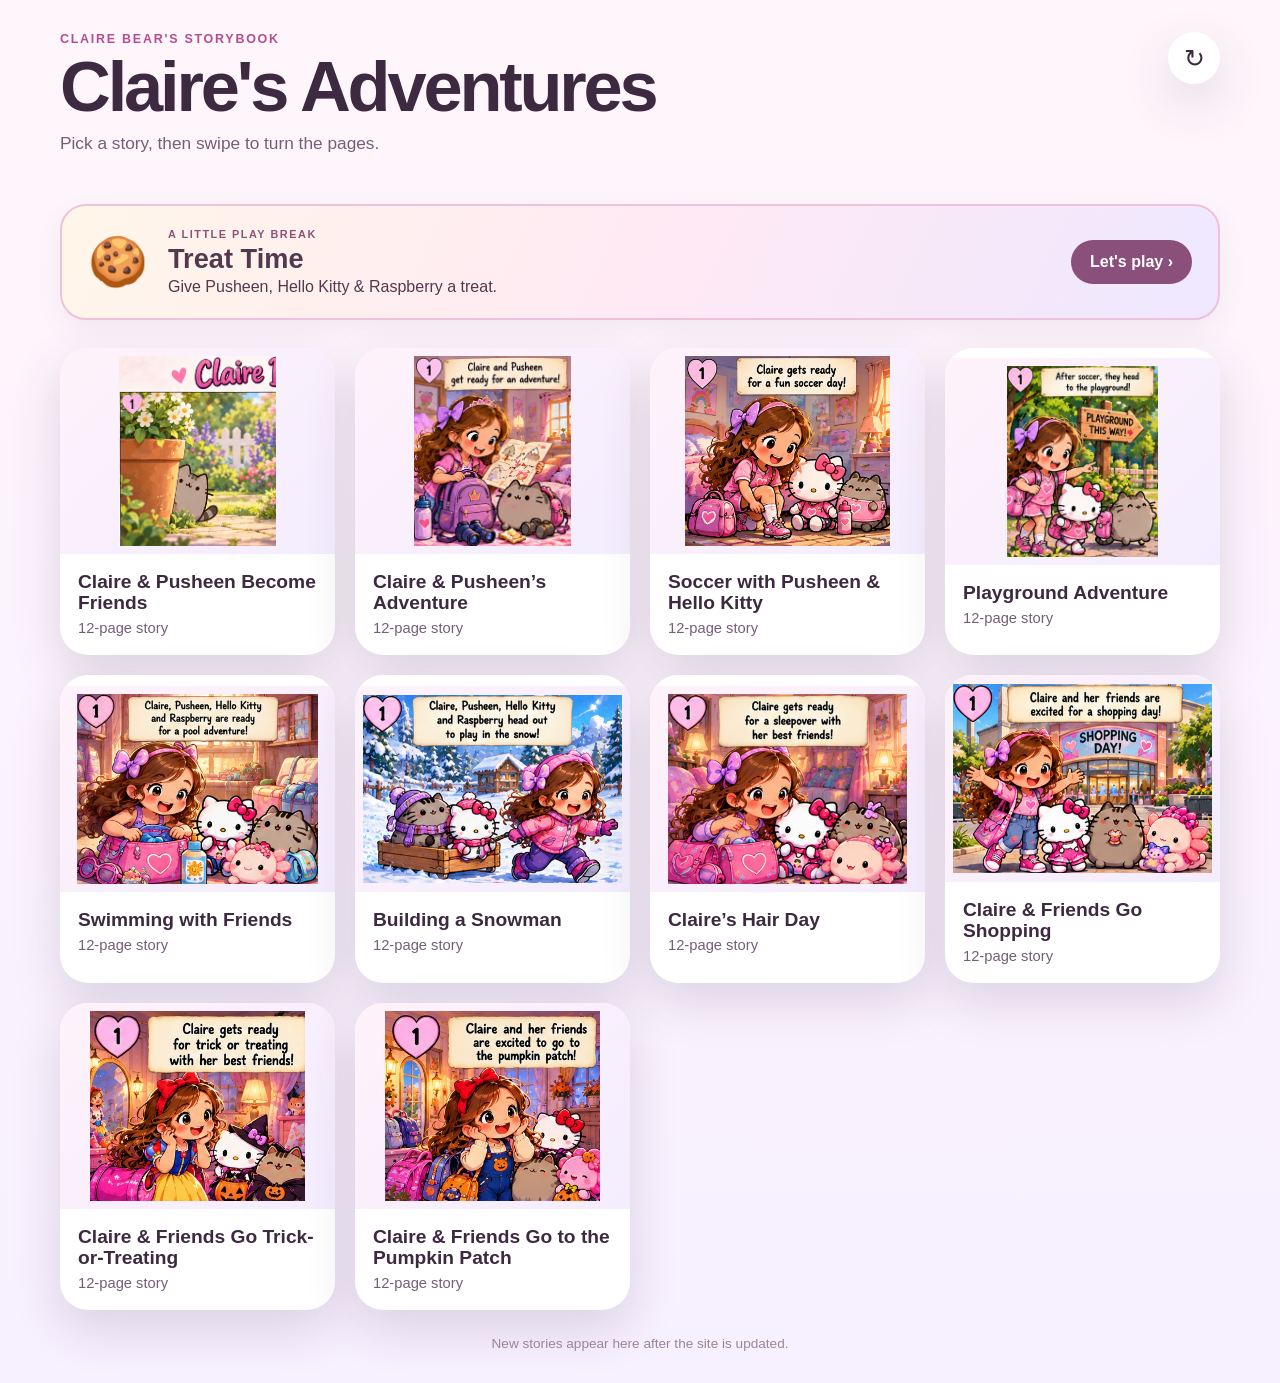
==== index.html @ 3fdc0480 "Add quiet Treat Time game with Pusheen, Hello Kitty and Raspberry Add tap/drag feeding, floating hea" ====
<!doctype html>
<html lang="en">
<head>
  <meta charset="utf-8" />
  <meta name="viewport" content="width=device-width,initial-scale=1,viewport-fit=cover" />
  <meta name="theme-color" content="#f5c6e8" />
  <meta name="apple-mobile-web-app-capable" content="yes" />
  <meta name="apple-mobile-web-app-status-bar-style" content="black-translucent" />
  <meta name="apple-mobile-web-app-title" content="Claire Stories" />
  <link rel="apple-touch-icon" href="apple-touch-icon.png" />
  <link rel="manifest" href="manifest.webmanifest" />
  <link rel="stylesheet" href="styles.css" />
  <link rel="stylesheet" href="treat-time.css?v=1" />
  <script src="site-update.js?v=1" defer></script>
  <title>Claire's Adventures</title>
</head>
<body>
  <main id="app" aria-live="polite">
    <section id="library" class="screen library-screen">
      <header class="library-header">
        <div>
          <p class="eyebrow">CLAIRE BEAR'S STORYBOOK</p>
          <h1>Claire's Adventures</h1>
          <p class="intro">Pick a story, then swipe to turn the pages.</p>
        </div>
        <button id="refreshBtn" class="round-btn" type="button" aria-label="Check for new stories" title="Check for new stories">↻</button>
      </header>
      <div id="status" class="status" role="status"></div>
      <a class="treat-entry" id="treatTimeLink" href="treat-time.html">
        <span class="entry-cookie" aria-hidden="true">&#127850;</span>
        <span><span class="entry-label">A LITTLE PLAY BREAK</span><strong>Treat Time</strong><span>Give Pusheen, Hello Kitty &amp; Raspberry a treat.</span></span>
        <span class="entry-go">Let's play &#8250;</span>
      </a>
      <div id="storyGrid" class="story-grid"></div>
      <footer class="library-footer">New stories appear here after the site is updated.</footer>
    </section>

    <section id="reader" class="screen reader-screen hidden" aria-label="Story reader">
      <div class="reader-topbar">
        <button id="homeBtn" class="pill-btn" type="button">‹ Stories</button>
        <div class="reader-title-wrap">
          <div id="readerTitle" class="reader-title"></div>
          <div id="pageCount" class="page-count"></div>
        </div>
        <button id="moreBtn" class="pill-btn icon-only" type="button" aria-label="Reader options">•••</button>
      </div>

      <div id="stage" class="stage" tabindex="0">
        <button id="prevBtn" class="nav-zone nav-zone-left" type="button" aria-label="Previous page">‹</button>
        <div id="pageWrap" class="page-wrap">
          <img id="pageImage" class="page-image" alt="Story page" draggable="false" />
        </div>
        <button id="nextBtn" class="nav-zone nav-zone-right" type="button" aria-label="Next page">›</button>
      </div>

      <div class="reader-bottom">
        <div id="dots" class="dots" aria-hidden="true"></div>
        <button id="againBtn" class="again-btn hidden" type="button">Read Again</button>
      </div>

      <div id="readerMenu" class="reader-menu hidden">
        <button id="fitToggle" type="button">Fill screen: Off</button>
        <button id="closeMenu" type="button">Close</button>
      </div>
    </section>
  </main>
  <script src="app.js"></script>
</body>
</html>
---- styles.css ----
:root {
  --ink:#3d2940;
  --muted:#765e79;
  --pink:#f5c6e8;
  --pink2:#ffe7f6;
  --lav:#d9ccff;
  --cream:#fff9ef;
  --card:#ffffff;
  --shadow:0 18px 50px rgba(71,43,78,.16);
}
*{box-sizing:border-box;-webkit-tap-highlight-color:transparent}
html,body{margin:0;min-height:100%;background:linear-gradient(180deg,#fff6fb,#f7f0ff);color:var(--ink);font-family:-apple-system,BlinkMacSystemFont,"Segoe UI",sans-serif;overscroll-behavior:none}
button{font:inherit;color:inherit}
.hidden{display:none!important}
.screen{min-height:100dvh}
.library-screen{padding:max(22px,env(safe-area-inset-top)) max(20px,env(safe-area-inset-right)) max(30px,env(safe-area-inset-bottom)) max(20px,env(safe-area-inset-left));max-width:1200px;margin:0 auto}
.library-header{display:flex;justify-content:space-between;gap:18px;align-items:flex-start;margin:10px 0 26px}
.eyebrow{font-size:.78rem;font-weight:800;letter-spacing:.14em;color:#b24d91;margin:0 0 8px}
h1{font-size:clamp(2.2rem,6vw,4.4rem);line-height:.95;margin:0;letter-spacing:-.045em}
.intro{font-size:1.08rem;color:var(--muted);margin:12px 0 0}
.round-btn{border:0;background:#fff;width:52px;height:52px;border-radius:50%;font-size:1.55rem;box-shadow:var(--shadow);cursor:pointer}
.round-btn:active{transform:scale(.96)}
.status{min-height:24px;color:var(--muted);font-size:.95rem;margin:-14px 0 14px}
.story-grid{display:grid;grid-template-columns:repeat(auto-fit,minmax(240px,1fr));gap:20px}
.story-card{border:0;border-radius:28px;padding:0;background:var(--card);box-shadow:var(--shadow);overflow:hidden;text-align:left;cursor:pointer;transition:transform .18s ease,box-shadow .18s ease}
.story-card:active{transform:scale(.985)}
.story-cover{aspect-ratio:4/3;width:100%;display:block;object-fit:contain;background:linear-gradient(135deg,#fff2fa,#f3edff);padding:8px}
.story-meta{padding:17px 18px 19px}
.story-meta h2{font-size:1.2rem;line-height:1.1;margin:0 0 7px}
.story-meta p{margin:0;color:var(--muted);font-size:.92rem}
.library-footer{text-align:center;color:#9c849d;font-size:.85rem;padding:26px 8px 2px}

.reader-screen{position:fixed;inset:0;background:radial-gradient(circle at top,#3a2a4c,#171321 72%);display:grid;grid-template-rows:auto 1fr auto;color:#fff;overflow:hidden;touch-action:none}
.reader-topbar{padding:max(10px,env(safe-area-inset-top)) max(12px,env(safe-area-inset-right)) 10px max(12px,env(safe-area-inset-left));display:grid;grid-template-columns:auto 1fr auto;align-items:center;gap:10px;background:linear-gradient(180deg,rgba(0,0,0,.44),rgba(0,0,0,0));z-index:4}
.pill-btn{border:1px solid rgba(255,255,255,.24);background:rgba(255,255,255,.12);color:#fff;min-height:42px;padding:0 15px;border-radius:999px;backdrop-filter:blur(12px);cursor:pointer}
.icon-only{min-width:48px;padding:0}
.reader-title-wrap{text-align:center;min-width:0}
.reader-title{font-weight:700;white-space:nowrap;overflow:hidden;text-overflow:ellipsis}
.page-count{font-size:.78rem;color:rgba(255,255,255,.72);margin-top:2px}
.stage{position:relative;min-height:0;display:flex;align-items:center;justify-content:center;overflow:hidden;padding:4px 64px 8px;outline:none}
.page-wrap{width:100%;height:100%;display:flex;align-items:center;justify-content:center;transform:translateX(0);will-change:transform;transition:transform .22s cubic-bezier(.2,.8,.2,1),opacity .2s ease}
.page-image{max-width:100%;max-height:100%;width:auto;height:auto;object-fit:contain;border-radius:18px;box-shadow:0 24px 70px rgba(0,0,0,.48);user-select:none;-webkit-user-select:none}
.page-image.fill{width:100%;height:100%;object-fit:cover;border-radius:0}
.nav-zone{position:absolute;top:8%;bottom:8%;width:64px;border:0;background:transparent;color:rgba(255,255,255,.5);font-size:3.7rem;z-index:3;cursor:pointer}
.nav-zone-left{left:0}.nav-zone-right{right:0}
.nav-zone:disabled{opacity:.12}
.reader-bottom{min-height:54px;padding:6px max(20px,env(safe-area-inset-right)) max(12px,env(safe-area-inset-bottom)) max(20px,env(safe-area-inset-left));display:flex;align-items:center;justify-content:center;z-index:4;background:linear-gradient(0deg,rgba(0,0,0,.46),rgba(0,0,0,0))}
.dots{display:flex;gap:7px;align-items:center;justify-content:center;flex-wrap:wrap}
.dot{width:7px;height:7px;border-radius:50%;background:rgba(255,255,255,.28);transition:.2s}
.dot.active{width:20px;border-radius:10px;background:#fff}
.again-btn{border:0;background:#fff;color:#4d3154;border-radius:999px;padding:11px 20px;font-weight:800;box-shadow:0 8px 26px rgba(0,0,0,.25)}
.reader-menu{position:absolute;right:max(14px,env(safe-area-inset-right));top:max(62px,calc(env(safe-area-inset-top) + 56px));background:rgba(38,29,47,.96);border:1px solid rgba(255,255,255,.14);padding:8px;border-radius:18px;z-index:10;box-shadow:0 20px 50px rgba(0,0,0,.4);backdrop-filter:blur(16px);min-width:190px}
.reader-menu button{display:block;width:100%;border:0;background:transparent;color:#fff;padding:12px 13px;text-align:left;border-radius:12px}
.reader-menu button:active{background:rgba(255,255,255,.1)}
@media (orientation:portrait){.stage{padding-left:18px;padding-right:18px}.nav-zone{width:42px;font-size:2.8rem;color:rgba(255,255,255,.28)}}
@media (max-width:600px){.story-grid{grid-template-columns:repeat(2,minmax(0,1fr));gap:13px}.story-card{border-radius:20px}.story-meta{padding:12px}.story-meta h2{font-size:1rem}.story-meta p{font-size:.78rem}.library-header{margin-bottom:18px}}
@media (prefers-reduced-motion:reduce){*{scroll-behavior:auto!important;transition:none!important}}
---- treat-time.css ----
/* Treat Time 1.0. Scoped so the existing story reader is unchanged. */
.treat-entry{display:flex;align-items:center;gap:20px;margin:0 0 28px;padding:22px 26px;border:2px solid #edc2db;border-radius:26px;background:linear-gradient(115deg,#fff6e9,#ffe9f4 52%,#eee8ff);text-decoration:none;color:#53384e;box-shadow:0 10px 28px #75446912}
.treat-entry:focus-visible{outline:4px solid #8c5497;outline-offset:4px}.entry-cookie{font-size:3rem}.treat-entry strong{display:block;font-size:1.7rem;margin:3px 0}.treat-entry .entry-label{display:block;font-size:.68rem;font-weight:800;letter-spacing:.14em;color:#8d5277}.entry-go{margin-left:auto;border-radius:99px;padding:13px 19px;background:#8a507b;color:white;font-weight:700;white-space:nowrap}
.treat-page{margin:0;background:radial-gradient(ellipse at 12% 15%,#fff4df,transparent 50%),linear-gradient(155deg,#fff7fb,#f0e9fc);color:#513f51;font-family:ui-rounded,"Arial Rounded MT Bold",-apple-system,BlinkMacSystemFont,"Segoe UI",sans-serif;min-height:100vh;min-height:100dvh;-webkit-tap-highlight-color:transparent}
.treat-page *{box-sizing:border-box}.treat-page button,.treat-page a{font:inherit}.treat-page button{cursor:pointer}.treat-page button:focus-visible,.treat-page a:focus-visible{outline:4px solid #89598f;outline-offset:5px}.svg-defs{position:absolute;width:0;height:0;overflow:hidden}
.treat-shell{max-width:1120px;margin:auto;padding:max(18px,env(safe-area-inset-top)) max(24px,env(safe-area-inset-right)) max(16px,env(safe-area-inset-bottom)) max(24px,env(safe-area-inset-left))}.treat-nav{display:flex;align-items:center;justify-content:space-between;gap:12px}.back-stories{color:#61465d;text-decoration:none;display:inline-flex;align-items:center;min-height:46px;background:#ffffffbd;padding:11px 18px;border:1px solid #e7d4e2;border-radius:99px;font-weight:700;font-size:.92rem!important}.little-brand{font-size:.64rem;letter-spacing:.18em;color:#956d8c;font-weight:800}.quiet-badge{color:#7f6279;font-size:.8rem;background:#ffffff80;padding:9px 13px;border-radius:99px}.treat-heading{text-align:center;margin:27px 0 19px}.treat-eyebrow{font-size:.67rem;letter-spacing:.2em;font-weight:800;color:#aa698d;margin:0 0 7px}.treat-heading h1{font-size:clamp(2.6rem,6vw,4.3rem);font-weight:800;letter-spacing:-.055em;line-height:1.05;margin:0;color:#644364}.treat-heading h1 span{display:inline-block;color:#dc84b0;margin-left:12px;font-size:.7em;transform:rotate(12deg)}.treat-heading>p:last-child{margin:12px 0 0;color:#856d81;font-size:1.02rem}
.playroom{position:relative;border:2px solid #fffafc;border-radius:38px;background:linear-gradient(180deg,#f7f0ff 0%,#fff1f6 66%,#f7e3ed 66%,#f0dce8 100%);box-shadow:0 14px 40px #88586c0c;padding:35px 16px 24px;isolation:isolate}.room-decor{position:absolute;inset:0;border-radius:36px;overflow:hidden;z-index:-1}.window-sun{position:absolute;left:47%;top:28px;width:70px;height:70px;border-radius:50%;background:#ffde9e77}.cloud{position:absolute;background:#ffffffa8;border-radius:99px;width:100px;height:24px}.cloud:before{content:"";position:absolute;border-radius:100%;background:inherit;width:35px;height:35px;left:25px;bottom:4px}.cloud-one{top:68px;left:8%}.cloud-two{top:75px;right:7%;width:90px}.wall-star{position:absolute;color:#e7b560;font-size:24px}.star-one{top:25px;left:31%}.star-two{top:20px;right:17%;color:#b69dd2;font-size:19px}.friends{display:grid;grid-template-columns:repeat(3,minmax(0,1fr));gap:16px}.friend{position:relative;min-width:0;padding:0 5px 6px;border:3px solid transparent;border-radius:26px;background:transparent;color:#61465d;touch-action:manipulation;user-select:none;-webkit-user-select:none;transition:background .15s,border-color .15s}.friend:hover{background:#ffffff35}.friend.drop-target{background:#ffffffaa;border-color:#c177ab;box-shadow:0 0 0 6px #ffffff66}.friend-bubble{position:relative;display:table;max-width:100%;margin:0 auto 9px;min-height:34px;background:#fffdf8;border:1px solid #eedee8;border-radius:14px;padding:8px 14px;font-size:.86rem;color:#937086;box-shadow:0 4px 10px #c7a2bf16}.friend-bubble:after{content:"";position:absolute;bottom:-5px;left:calc(50% - 4px);width:8px;height:8px;background:#fffdf8;border-bottom:1px solid #eedee8;border-right:1px solid #eedee8;transform:rotate(45deg)}.friend-scene{position:relative;display:block;height:225px;max-width:280px;margin:auto}.cushion{position:absolute;bottom:1px;left:4%;width:92%;height:49px;border-radius:50%;background:#d1b6df;box-shadow:0 6px 0 #bfa3cd,0 15px 15px #b28da92a}.kitty .cushion{background:#edafca;box-shadow:0 6px 0 #d999b4,0 15px 15px #b28da92a}.raspberry .cushion{background:#b8d9cf;box-shadow:0 6px 0 #9bc4b7,0 15px 15px #b28da92a}.character{display:block;position:relative;z-index:1;width:100%;height:100%;transform-origin:50% 95%;will-change:transform}.character svg{display:block;width:100%;height:100%;overflow:visible}.friend-name{display:table;margin:20px auto 5px;background:#fffafccc;padding:7px 18px;border-radius:99px;font-weight:800;font-size:1rem;box-shadow:0 2px 0 #ffffff90}.friend-hint{display:block;font-size:.7rem;color:#947c90}.friend.reacting .character{animation:happy-bounce .85s ease-in-out}.friend.petting .character{animation:pat-sway .7s ease-in-out}.friend.reacting .cheeks{opacity:1}.friend.reacting .mouth{transform-box:fill-box;transform-origin:center;animation:chew .2s ease-in-out 4 alternate}.friend.reacting .wave-arm{transform-origin:175px 172px;animation:wave .22s ease-in-out 4 alternate}.friend.reacting .gill-left{transform-origin:65px 122px;animation:gill-wiggle .18s ease-in-out 5 alternate}.friend.reacting .gill-right{transform-origin:195px 122px;animation:gill-wiggle .18s ease-in-out 5 alternate-reverse}.friend.reacting .tail{transform-origin:200px 171px;animation:wave .2s ease-in-out 4 alternate}
.treat-tray{position:relative;margin:22px auto 0;padding:20px 25px 13px;max-width:820px;background:#fffcf8;border:2px solid white;border-radius:30px;box-shadow:0 14px 35px #7e496012}.tray-heading{display:flex;justify-content:space-between;gap:12px;align-items:center;margin-bottom:12px}.tray-heading h2{font-size:1rem;margin:0}.tray-heading>span{font-size:.75rem;color:#907286}.treat-choices{display:grid;grid-template-columns:repeat(4,minmax(0,1fr));gap:10px}.treat-choice{display:flex;flex-direction:column;align-items:center;justify-content:center;gap:4px;min-height:104px;padding:7px 4px 10px;border:2px solid #f1e4eb;border-radius:20px;background:#fff8f3;color:#6d5265;font-size:.82rem!important;font-weight:700!important;user-select:none;-webkit-user-select:none;touch-action:none;transition:background .15s,border-color .15s}.treat-choice:hover{background:#fff0f6}.treat-choice.selected{border-color:#b86b9a;background:#fceaf5;box-shadow:0 0 0 2px #f7dceccc}.treat-icon{width:58px;height:58px;display:block;pointer-events:none}.pat-icon{height:58px;font:56px/58px Georgia,serif;color:#c16ca2}.pat-choice{touch-action:manipulation}.game-status{text-align:center;min-height:1.3em;margin:13px 0 0;font-size:.82rem;line-height:1.4;color:#8b6080}.treat-footer{display:flex;justify-content:space-between;gap:12px;max-width:820px;margin:18px auto 0;font-size:.7rem;line-height:1.5;color:#9b7f94}.no-script{text-align:center}
.treat-effects{position:fixed;inset:0;pointer-events:none;z-index:100;overflow:hidden}.floating-heart{position:absolute;color:#e773a6;text-shadow:0 2px 0 #fff6fa;font-family:Georgia,serif;line-height:1;animation:heart-float 1.25s ease-out forwards;will-change:transform,opacity}.flying-treat,.drag-treat{position:fixed;width:62px;height:62px;pointer-events:none;z-index:101;filter:drop-shadow(0 5px 5px #744d6933)}.flying-treat svg,.drag-treat svg{width:100%;height:100%}.drag-treat{left:0;top:0;will-change:transform}.treat-page.dragging,.treat-page.dragging button{cursor:grabbing}
@keyframes happy-bounce{0%,100%{transform:translateY(0) rotate(0)}20%{transform:translateY(-17px) rotate(-4deg)}42%{transform:translateY(0) rotate(3deg)}64%{transform:translateY(-9px) rotate(-2deg)}84%{transform:translateY(0)}}@keyframes pat-sway{0%,100%{transform:rotate(0)}30%{transform:rotate(-4deg)}65%{transform:rotate(4deg)}}@keyframes chew{to{transform:scaleY(.55)}}@keyframes wave{to{transform:rotate(-22deg)}}@keyframes gill-wiggle{to{transform:rotate(13deg)}}@keyframes heart-float{0%{opacity:0;transform:translate(0,0) scale(.4)}15%{opacity:1}75%{opacity:.9}100%{opacity:0;transform:translate(var(--drift),-135px) scale(1.25) rotate(var(--tilt))}}
@media(min-width:850px) and (max-height:820px){.treat-heading{margin:18px 0 14px}.treat-heading h1{font-size:3rem}.playroom{padding-top:24px;padding-bottom:18px}.friend-scene{height:185px}.friend-name{margin-top:14px}.treat-tray{margin-top:16px;padding-top:14px}.treat-choice{min-height:90px}.treat-icon{height:48px;width:48px}.pat-icon{font-size:48px;height:48px;line-height:48px}.treat-footer{margin-top:12px}}
@media(max-width:650px){.treat-shell{padding-left:12px;padding-right:12px}.little-brand{display:none}.treat-heading{margin:25px 0 18px}.treat-heading>p:last-child{font-size:.85rem}.playroom{border-radius:26px;padding:25px 4px 17px}.friends{gap:0}.friend{padding:0 2px;border-width:2px}.friend-scene{height:clamp(98px,25vw,165px)}.friend-bubble{font-size:.64rem;padding:7px 6px;min-height:30px;margin-bottom:9px}.cushion{height:26px}.friend-name{font-size:.78rem;padding:6px 9px;margin-top:14px}.friend-hint{display:none}.treat-tray{padding:15px 10px 12px;margin-top:18px;border-radius:24px}.tray-heading{justify-content:center}.tray-heading>span{display:none}.treat-choices{gap:5px}.treat-choice{font-size:.7rem!important;border-radius:15px;min-height:95px}.treat-icon{width:48px;height:48px}.pat-icon{height:48px;line-height:48px;font-size:48px}.game-status{font-size:.76rem;min-height:2.8em}.treat-footer{display:block;text-align:center;font-size:.65rem}.treat-footer span{display:block;margin-top:4px}.treat-entry{padding:16px;gap:12px}.treat-entry strong{font-size:1.4rem}.treat-entry .entry-cookie{font-size:2rem}.treat-entry .entry-go{padding:10px;font-size:.78rem}.treat-entry>span:nth-child(2)>span:last-child{font-size:.8rem;display:block}}
@media(prefers-reduced-motion:reduce){.treat-page *{animation:none!important;transition:none!important}.treat-page .floating-heart{opacity:1;transform:none}.character{will-change:auto}}
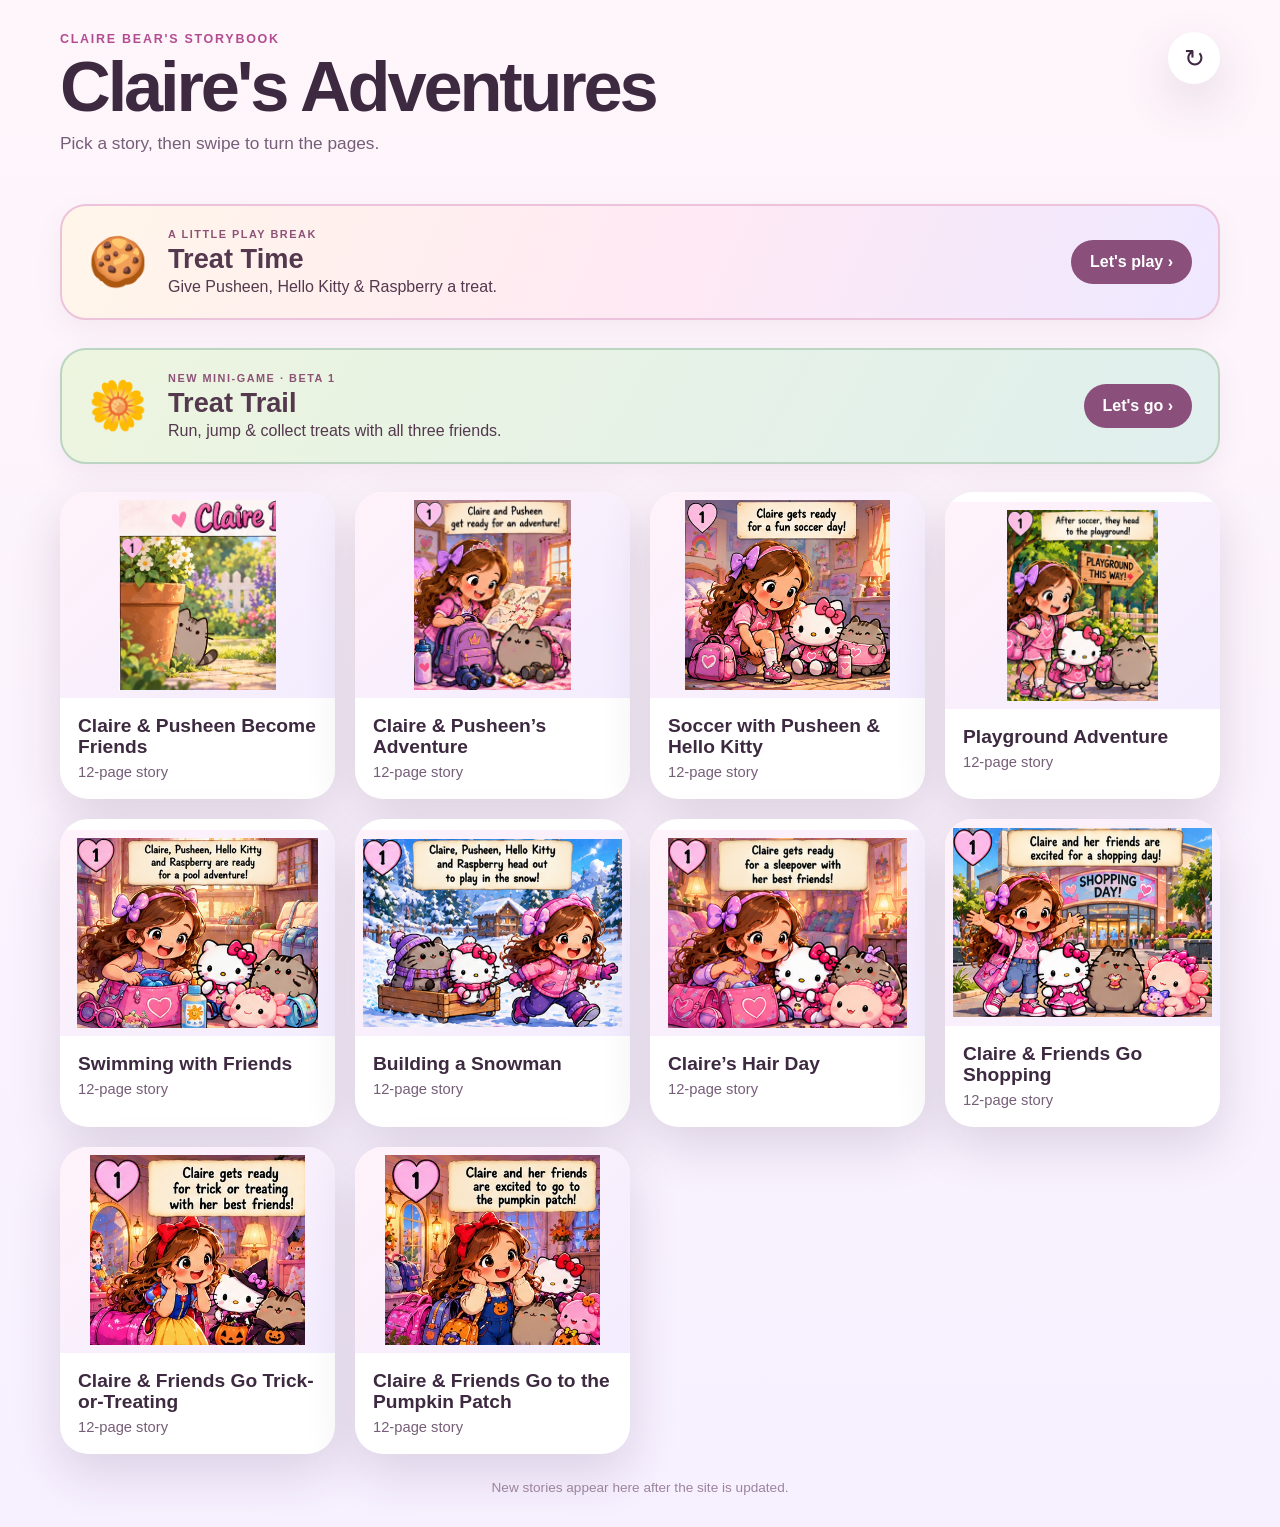
==== commit 3ce5e8c7: "Add Treat Trail Beta 1: Sunshine Meadow side-scrolling mini-game Add Claire with Pusheen, Hello Kitt" ====
--- a/index.html
+++ b/index.html
@@ -11,7 +11,7 @@
   <link rel="manifest" href="manifest.webmanifest" />
   <link rel="stylesheet" href="styles.css" />
   <link rel="stylesheet" href="treat-time.css?v=1" />
-  <script src="site-update.js?v=1" defer></script>
+  <script src="site-update.js?v=2" defer></script>
   <title>Claire's Adventures</title>
 </head>
 <body>
@@ -30,6 +30,11 @@
         <span class="entry-cookie" aria-hidden="true">&#127850;</span>
         <span><span class="entry-label">A LITTLE PLAY BREAK</span><strong>Treat Time</strong><span>Give Pusheen, Hello Kitty &amp; Raspberry a treat.</span></span>
         <span class="entry-go">Let's play &#8250;</span>
+      </a>
+      <a class="treat-entry" id="treatTrailLink" href="treat-trail.html" style="background:linear-gradient(120deg,#edf5df,#e0efee);border-color:#bbd5c2">
+        <span class="entry-cookie" aria-hidden="true">&#127804;</span>
+        <span><span class="entry-label">NEW MINI-GAME &middot; BETA 1</span><strong>Treat Trail</strong><span>Run, jump &amp; collect treats with all three friends.</span></span>
+        <span class="entry-go">Let's go &#8250;</span>
       </a>
       <div id="storyGrid" class="story-grid"></div>
       <footer class="library-footer">New stories appear here after the site is updated.</footer>
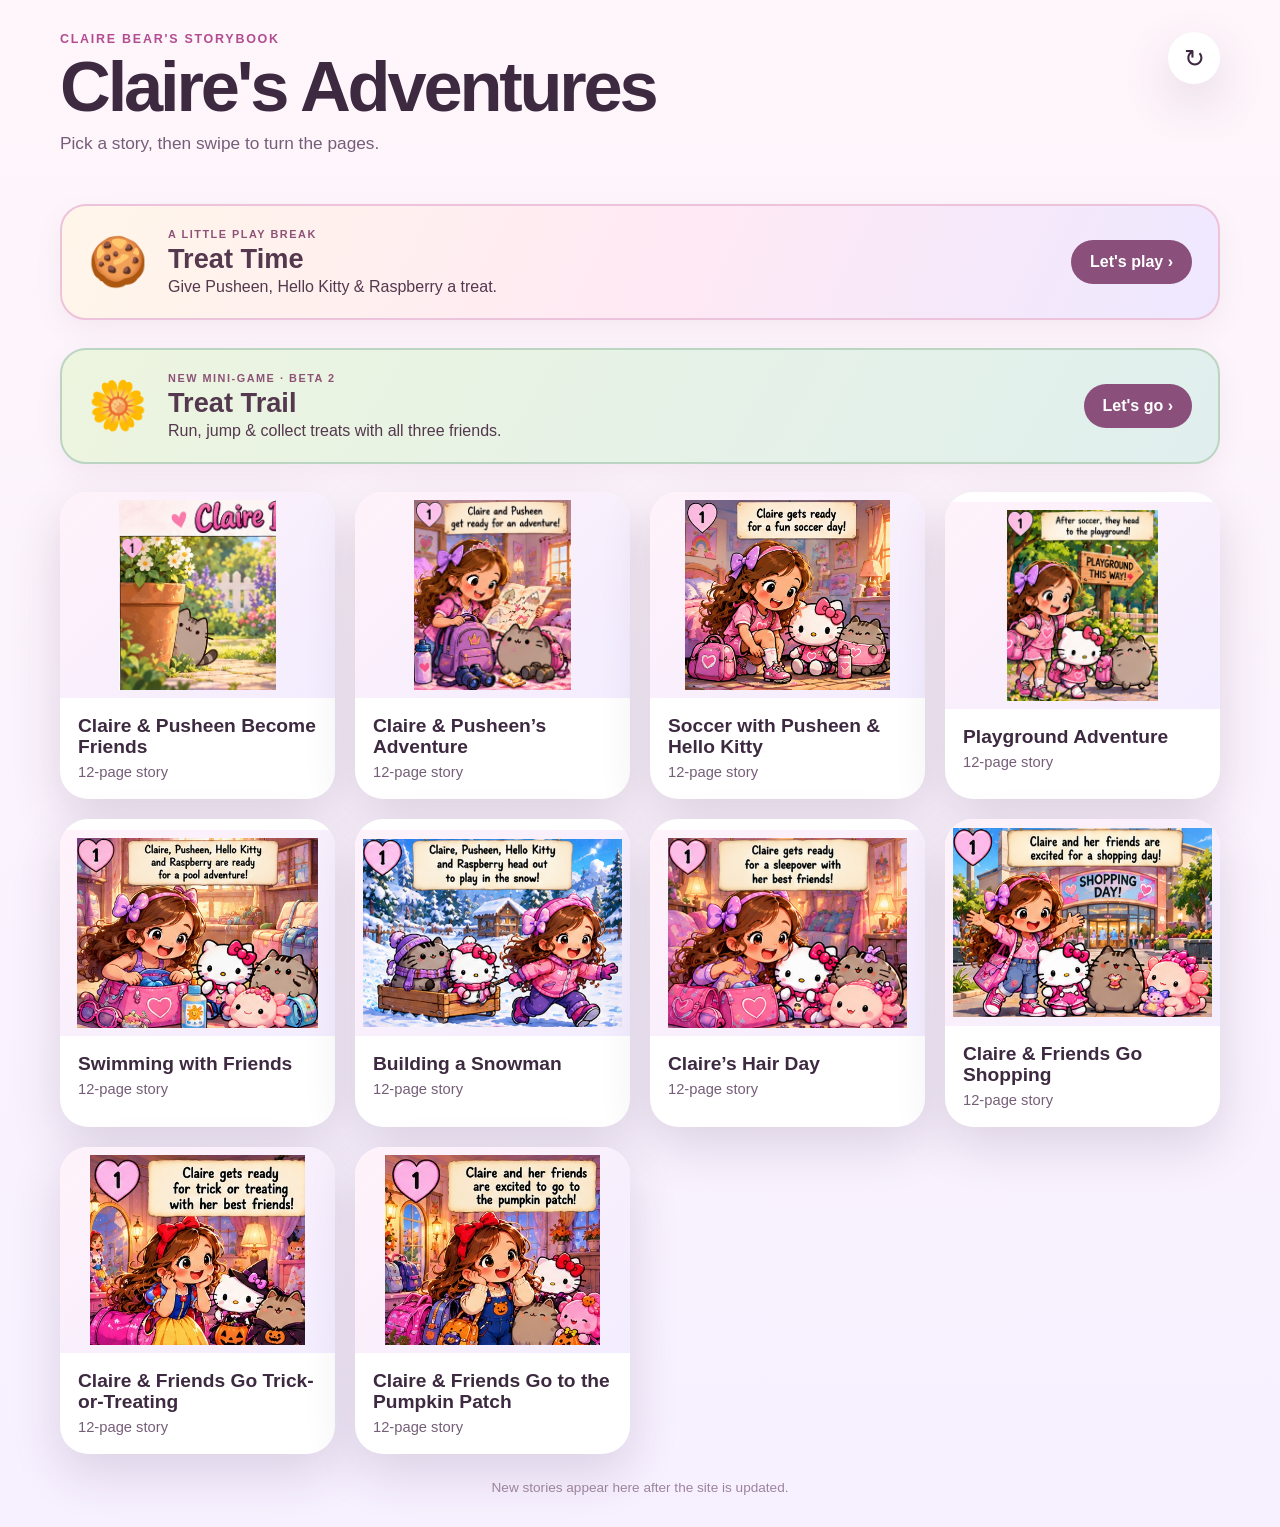
==== commit d6f7e772: "Treat Trail Beta 2: celebration, audio, checkpoint saves and level menu Add dancing Claire and frien" ====
--- a/index.html
+++ b/index.html
@@ -11,7 +11,7 @@
   <link rel="manifest" href="manifest.webmanifest" />
   <link rel="stylesheet" href="styles.css" />
   <link rel="stylesheet" href="treat-time.css?v=1" />
-  <script src="site-update.js?v=2" defer></script>
+  <script src="site-update.js?v=3" defer></script>
   <title>Claire's Adventures</title>
 </head>
 <body>
@@ -33,7 +33,7 @@
       </a>
       <a class="treat-entry" id="treatTrailLink" href="treat-trail.html" style="background:linear-gradient(120deg,#edf5df,#e0efee);border-color:#bbd5c2">
         <span class="entry-cookie" aria-hidden="true">&#127804;</span>
-        <span><span class="entry-label">NEW MINI-GAME &middot; BETA 1</span><strong>Treat Trail</strong><span>Run, jump &amp; collect treats with all three friends.</span></span>
+        <span><span class="entry-label">NEW MINI-GAME &middot; BETA 2</span><strong>Treat Trail</strong><span>Run, jump &amp; collect treats with all three friends.</span></span>
         <span class="entry-go">Let's go &#8250;</span>
       </a>
       <div id="storyGrid" class="story-grid"></div>
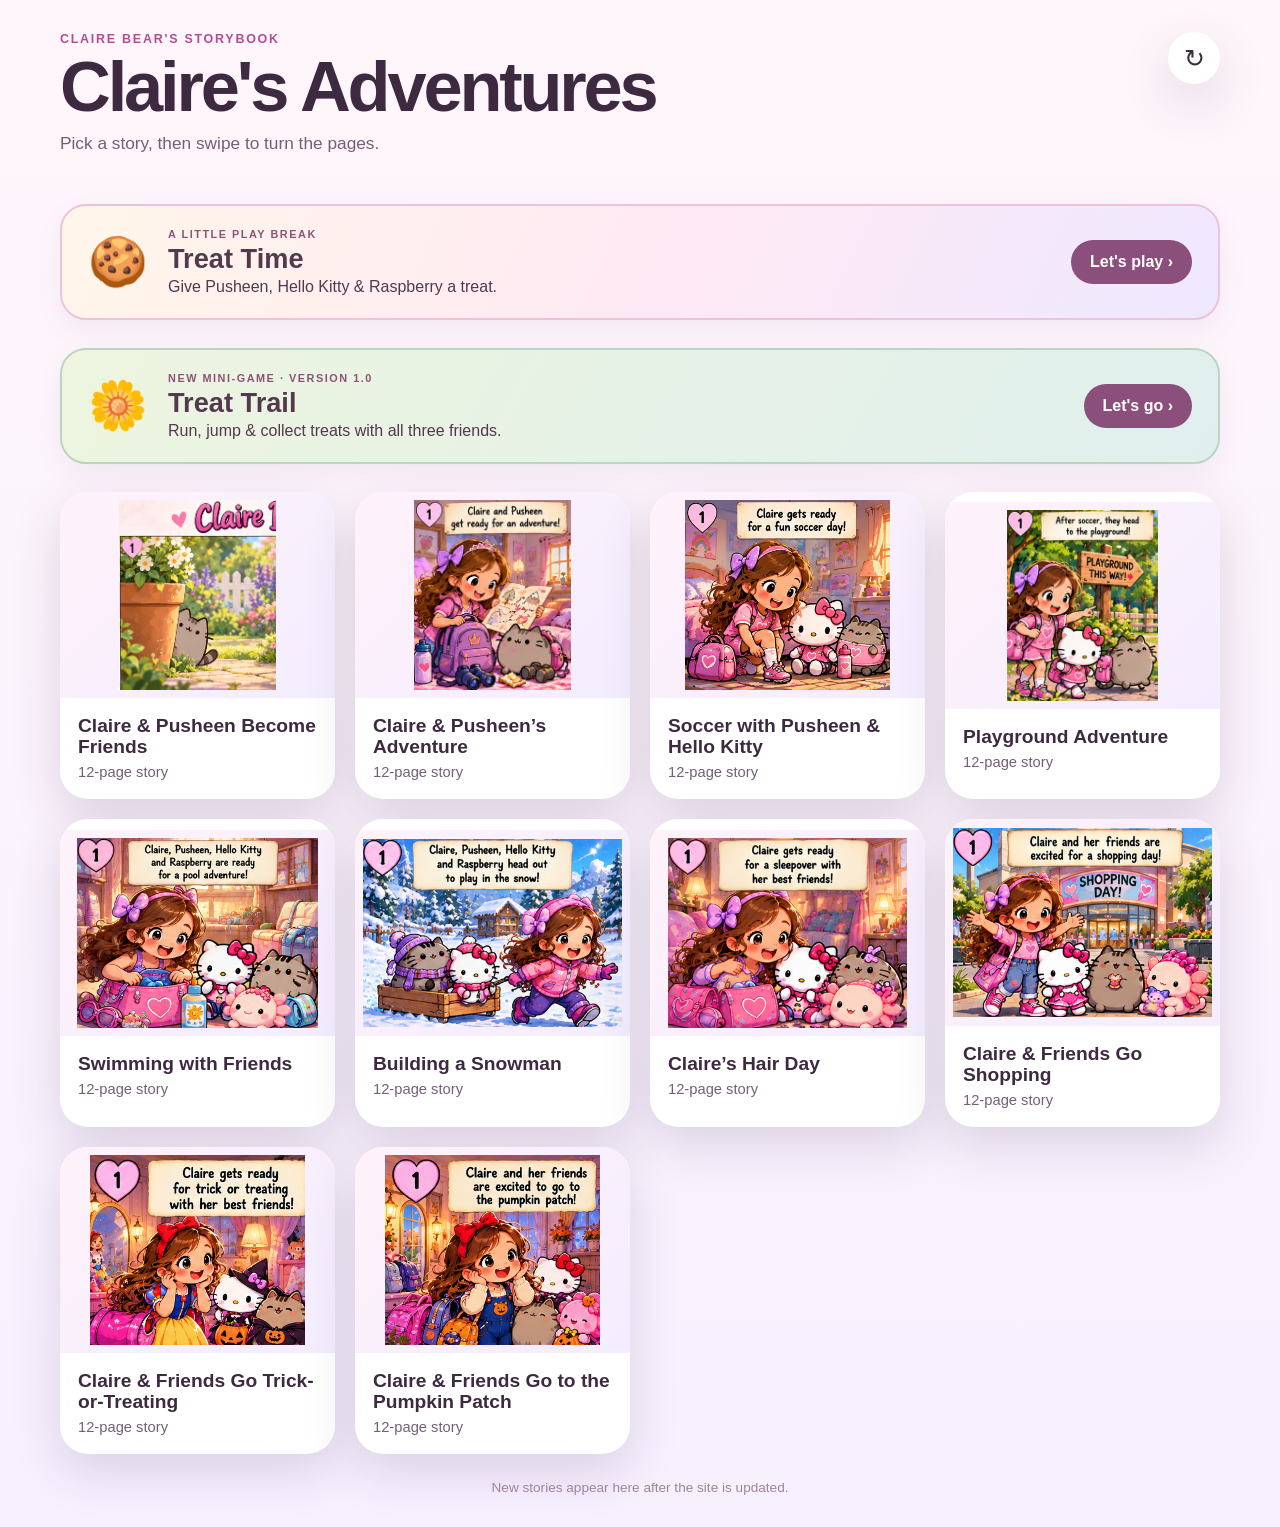
==== commit a2651235: "Release Treat Trail 1.0.0 with four themed adventures Add Pumpkin Patch, Snowflake Trail and Sunny S" ====
--- a/index.html
+++ b/index.html
@@ -11,7 +11,7 @@
   <link rel="manifest" href="manifest.webmanifest" />
   <link rel="stylesheet" href="styles.css" />
   <link rel="stylesheet" href="treat-time.css?v=1" />
-  <script src="site-update.js?v=3" defer></script>
+  <script src="site-update.js?v=4" defer></script>
   <title>Claire's Adventures</title>
 </head>
 <body>
@@ -33,7 +33,7 @@
       </a>
       <a class="treat-entry" id="treatTrailLink" href="treat-trail.html" style="background:linear-gradient(120deg,#edf5df,#e0efee);border-color:#bbd5c2">
         <span class="entry-cookie" aria-hidden="true">&#127804;</span>
-        <span><span class="entry-label">NEW MINI-GAME &middot; BETA 2</span><strong>Treat Trail</strong><span>Run, jump &amp; collect treats with all three friends.</span></span>
+        <span><span class="entry-label">NEW MINI-GAME &middot; VERSION 1.0</span><strong>Treat Trail</strong><span>Run, jump &amp; collect treats with all three friends.</span></span>
         <span class="entry-go">Let's go &#8250;</span>
       </a>
       <div id="storyGrid" class="story-grid"></div>
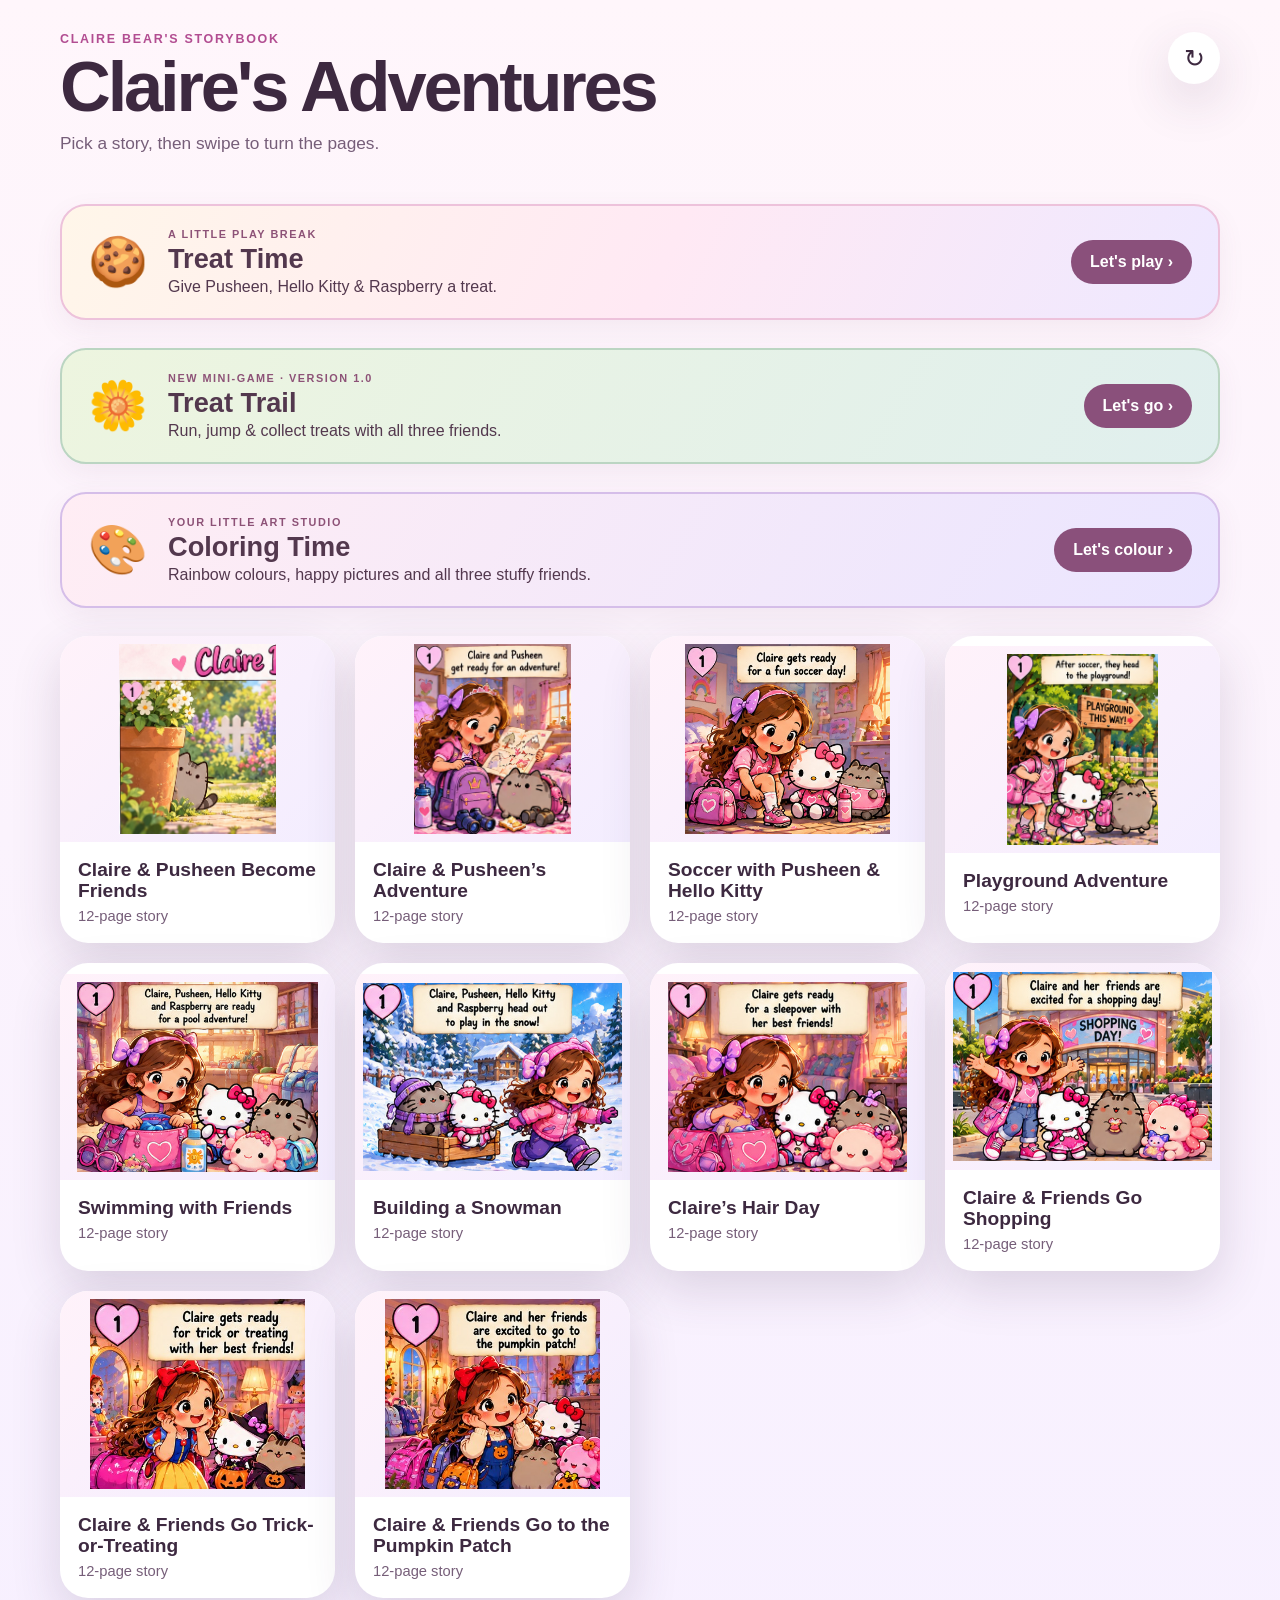
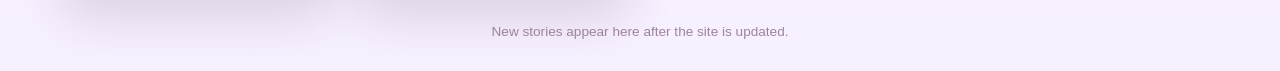
==== commit bd07c6bb: "Publish Coloring Time 1.0 with ten Claire and stuffy-friend pages Add a working touch/mouse colourin" ====
--- a/index.html
+++ b/index.html
@@ -11,7 +11,7 @@
   <link rel="manifest" href="manifest.webmanifest" />
   <link rel="stylesheet" href="styles.css" />
   <link rel="stylesheet" href="treat-time.css?v=1" />
-  <script src="site-update.js?v=4" defer></script>
+  <script src="site-update.js?v=5" defer></script>
   <title>Claire's Adventures</title>
 </head>
 <body>
@@ -35,6 +35,11 @@
         <span class="entry-cookie" aria-hidden="true">&#127804;</span>
         <span><span class="entry-label">NEW MINI-GAME &middot; VERSION 1.0</span><strong>Treat Trail</strong><span>Run, jump &amp; collect treats with all three friends.</span></span>
         <span class="entry-go">Let's go &#8250;</span>
+      </a>
+      <a class="treat-entry" id="coloringTimeLink" href="coloring-time.html" style="background:linear-gradient(120deg,#ffedf4,#eae5ff);border-color:#d5bee9">
+        <span class="entry-cookie" aria-hidden="true">&#127912;</span>
+        <span><span class="entry-label">YOUR LITTLE ART STUDIO</span><strong>Coloring Time</strong><span>Rainbow colours, happy pictures and all three stuffy friends.</span></span>
+        <span class="entry-go">Let's colour &#8250;</span>
       </a>
       <div id="storyGrid" class="story-grid"></div>
       <footer class="library-footer">New stories appear here after the site is updated.</footer>
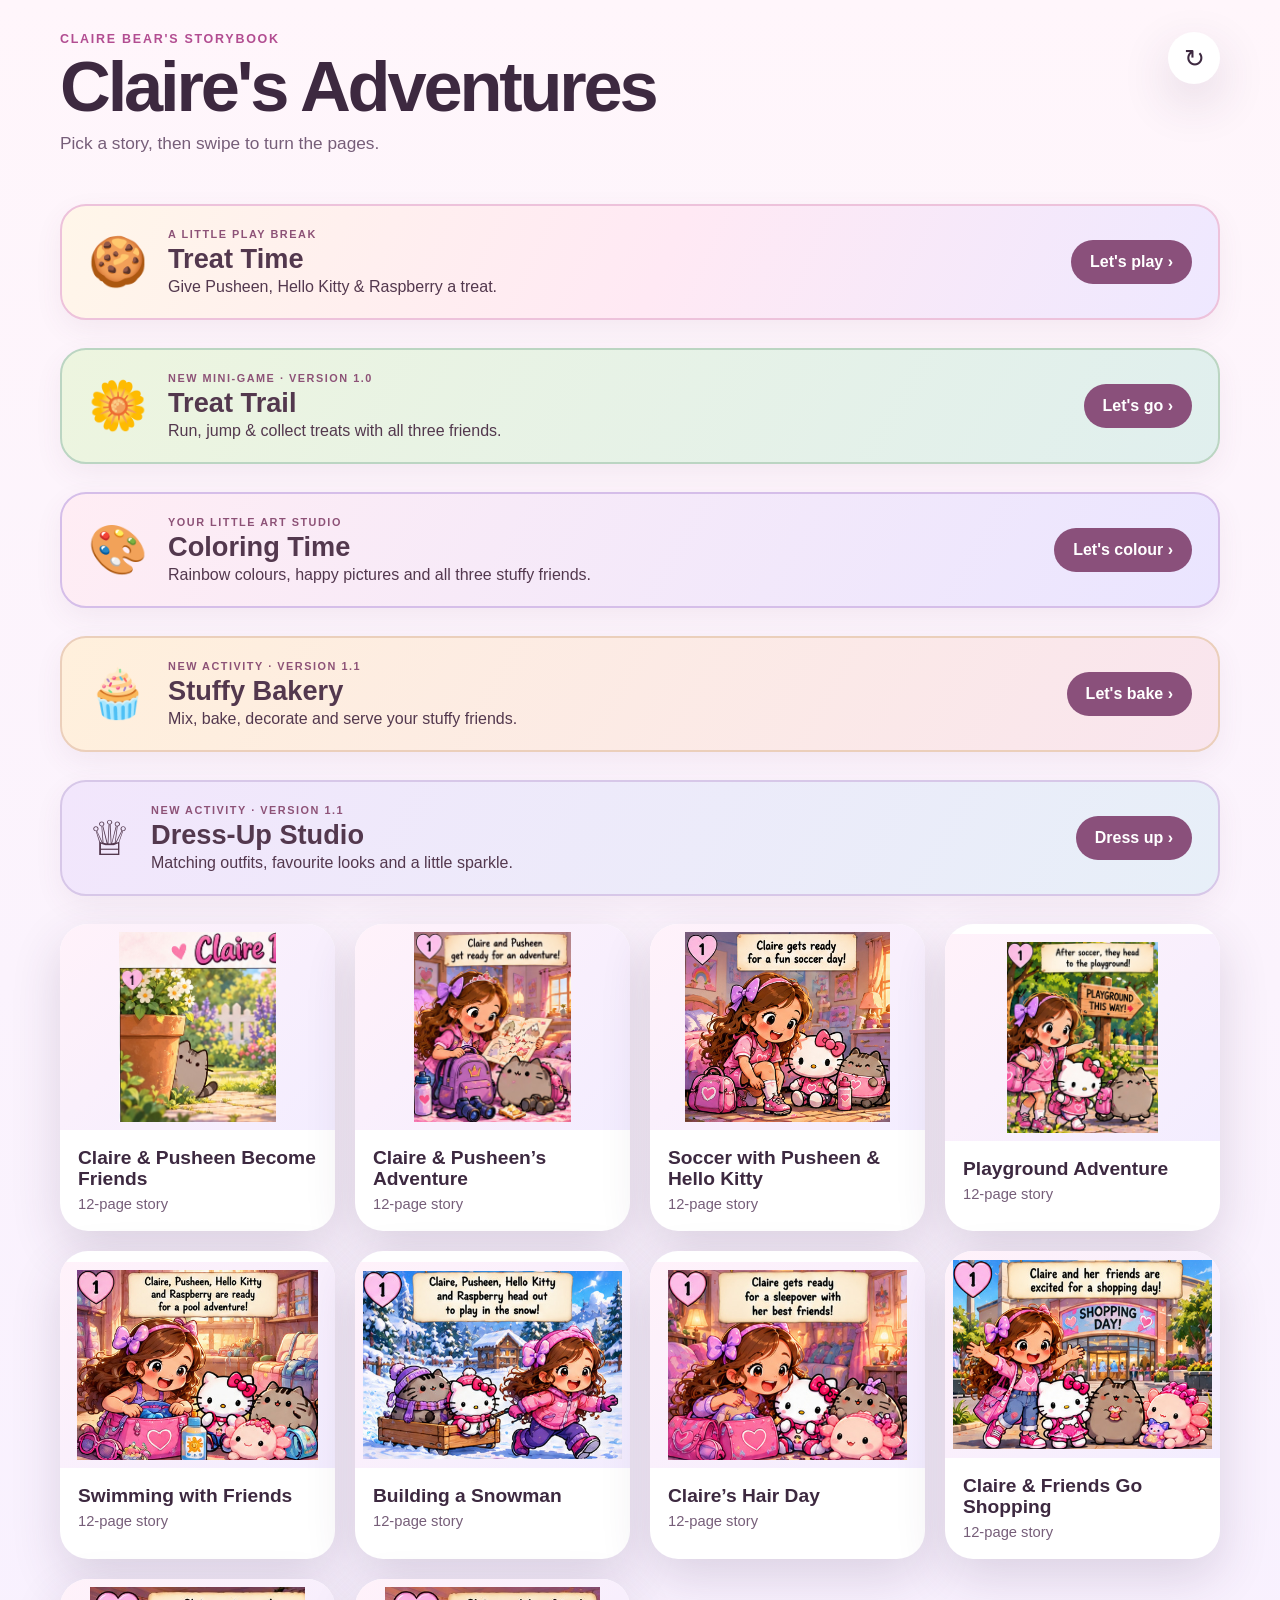
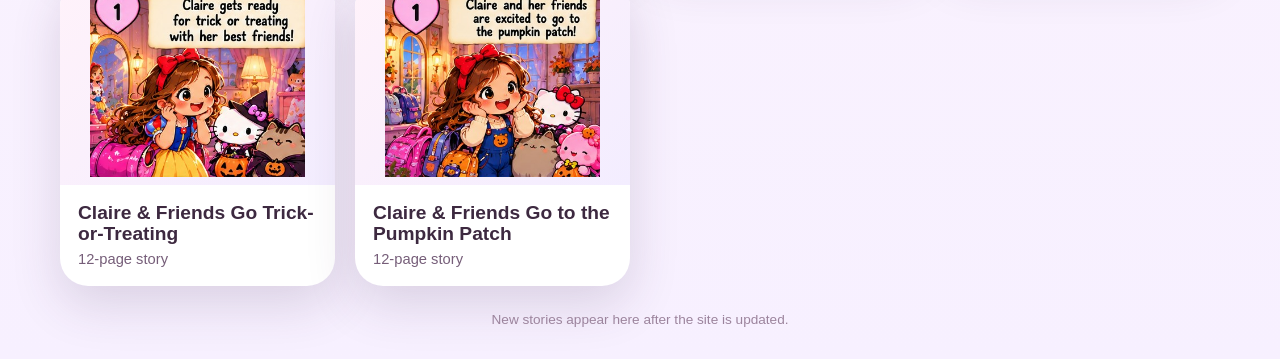
==== commit dff6b7b6: "Release Claire Adventures 1.1.0: Stuffy Bakery and Dress-Up Studio Add complete free baking and nine" ====
--- a/index.html
+++ b/index.html
@@ -11,7 +11,7 @@
   <link rel="manifest" href="manifest.webmanifest" />
   <link rel="stylesheet" href="styles.css" />
   <link rel="stylesheet" href="treat-time.css?v=1" />
-  <script src="site-update.js?v=5" defer></script>
+  <script src="site-update.js?v=6" defer></script>
   <title>Claire's Adventures</title>
 </head>
 <body>
@@ -40,6 +40,16 @@
         <span class="entry-cookie" aria-hidden="true">&#127912;</span>
         <span><span class="entry-label">YOUR LITTLE ART STUDIO</span><strong>Coloring Time</strong><span>Rainbow colours, happy pictures and all three stuffy friends.</span></span>
         <span class="entry-go">Let's colour &#8250;</span>
+      </a>
+      <a class="treat-entry" id="bakeryLink" href="bakery.html" style="background:linear-gradient(120deg,#fff0dc,#f9e5ee);border-color:#ebcfbb">
+        <span class="entry-cookie" aria-hidden="true">&#129473;</span>
+        <span><span class="entry-label">NEW ACTIVITY &middot; VERSION 1.1</span><strong>Stuffy Bakery</strong><span>Mix, bake, decorate and serve your stuffy friends.</span></span>
+        <span class="entry-go">Let's bake &#8250;</span>
+      </a>
+      <a class="treat-entry" id="dressUpLink" href="dress-up.html" style="background:linear-gradient(120deg,#f2e6fc,#e7eff8);border-color:#d7c7e8">
+        <span class="entry-cookie" aria-hidden="true">&#9813;</span>
+        <span><span class="entry-label">NEW ACTIVITY &middot; VERSION 1.1</span><strong>Dress-Up Studio</strong><span>Matching outfits, favourite looks and a little sparkle.</span></span>
+        <span class="entry-go">Dress up &#8250;</span>
       </a>
       <div id="storyGrid" class="story-grid"></div>
       <footer class="library-footer">New stories appear here after the site is updated.</footer>
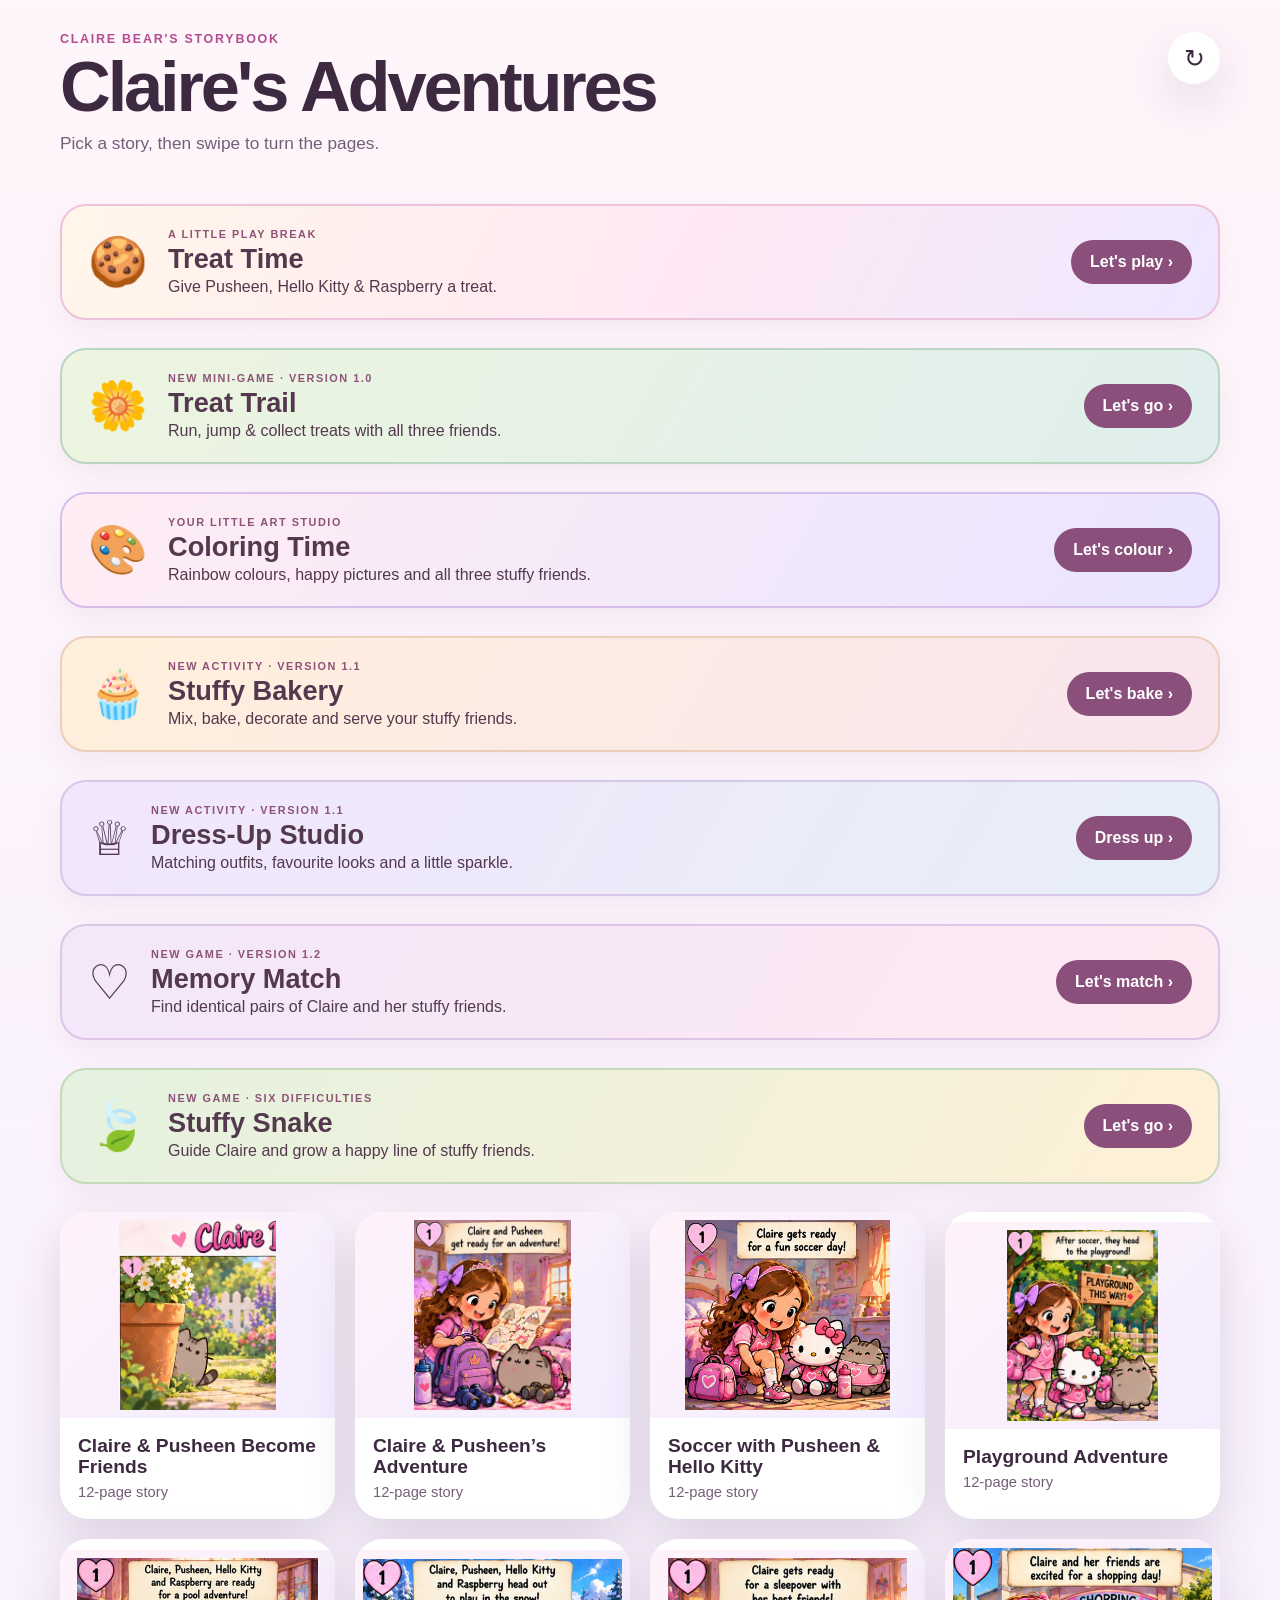
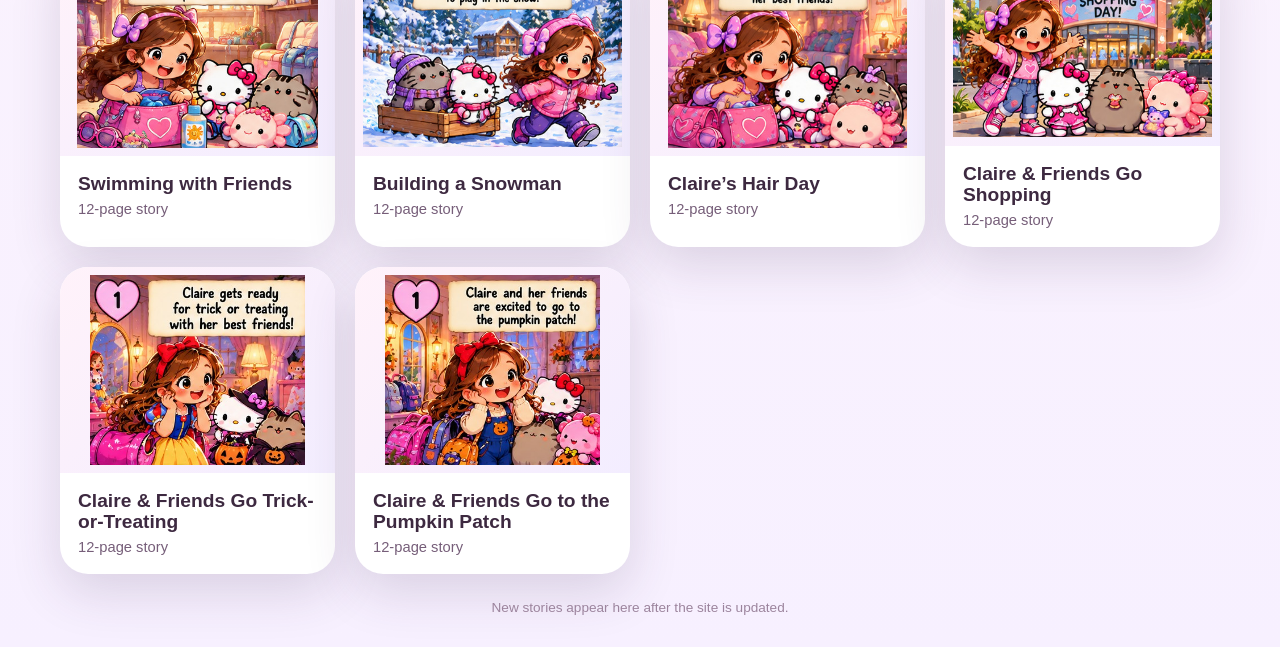
==== commit 74e0e999: "Release Claire Adventures 1.2.0: Memory Match and Stuffy Snake Add 44 stable illustrated card design" ====
--- a/index.html
+++ b/index.html
@@ -11,7 +11,7 @@
   <link rel="manifest" href="manifest.webmanifest" />
   <link rel="stylesheet" href="styles.css" />
   <link rel="stylesheet" href="treat-time.css?v=1" />
-  <script src="site-update.js?v=6" defer></script>
+  <script src="site-update.js?v=7" defer></script>
   <title>Claire's Adventures</title>
 </head>
 <body>
@@ -51,6 +51,16 @@
         <span><span class="entry-label">NEW ACTIVITY &middot; VERSION 1.1</span><strong>Dress-Up Studio</strong><span>Matching outfits, favourite looks and a little sparkle.</span></span>
         <span class="entry-go">Dress up &#8250;</span>
       </a>
+      <a class="treat-entry" id="memoryMatchLink" href="memory-match.html" style="background:linear-gradient(120deg,#f3e7fa,#fde9f1);border-color:#ddc5e8">
+        <span class="entry-cookie" aria-hidden="true">&#9825;</span>
+        <span><span class="entry-label">NEW GAME &middot; VERSION 1.2</span><strong>Memory Match</strong><span>Find identical pairs of Claire and her stuffy friends.</span></span>
+        <span class="entry-go">Let's match &#8250;</span>
+      </a>
+      <a class="treat-entry" id="stuffySnakeLink" href="stuffy-snake.html" style="background:linear-gradient(120deg,#e4f2df,#fff0d7);border-color:#c5d9bb">
+        <span class="entry-cookie" aria-hidden="true">&#127811;</span>
+        <span><span class="entry-label">NEW GAME &middot; SIX DIFFICULTIES</span><strong>Stuffy Snake</strong><span>Guide Claire and grow a happy line of stuffy friends.</span></span>
+        <span class="entry-go">Let's go &#8250;</span>
+      </a>
       <div id="storyGrid" class="story-grid"></div>
       <footer class="library-footer">New stories appear here after the site is updated.</footer>
     </section>
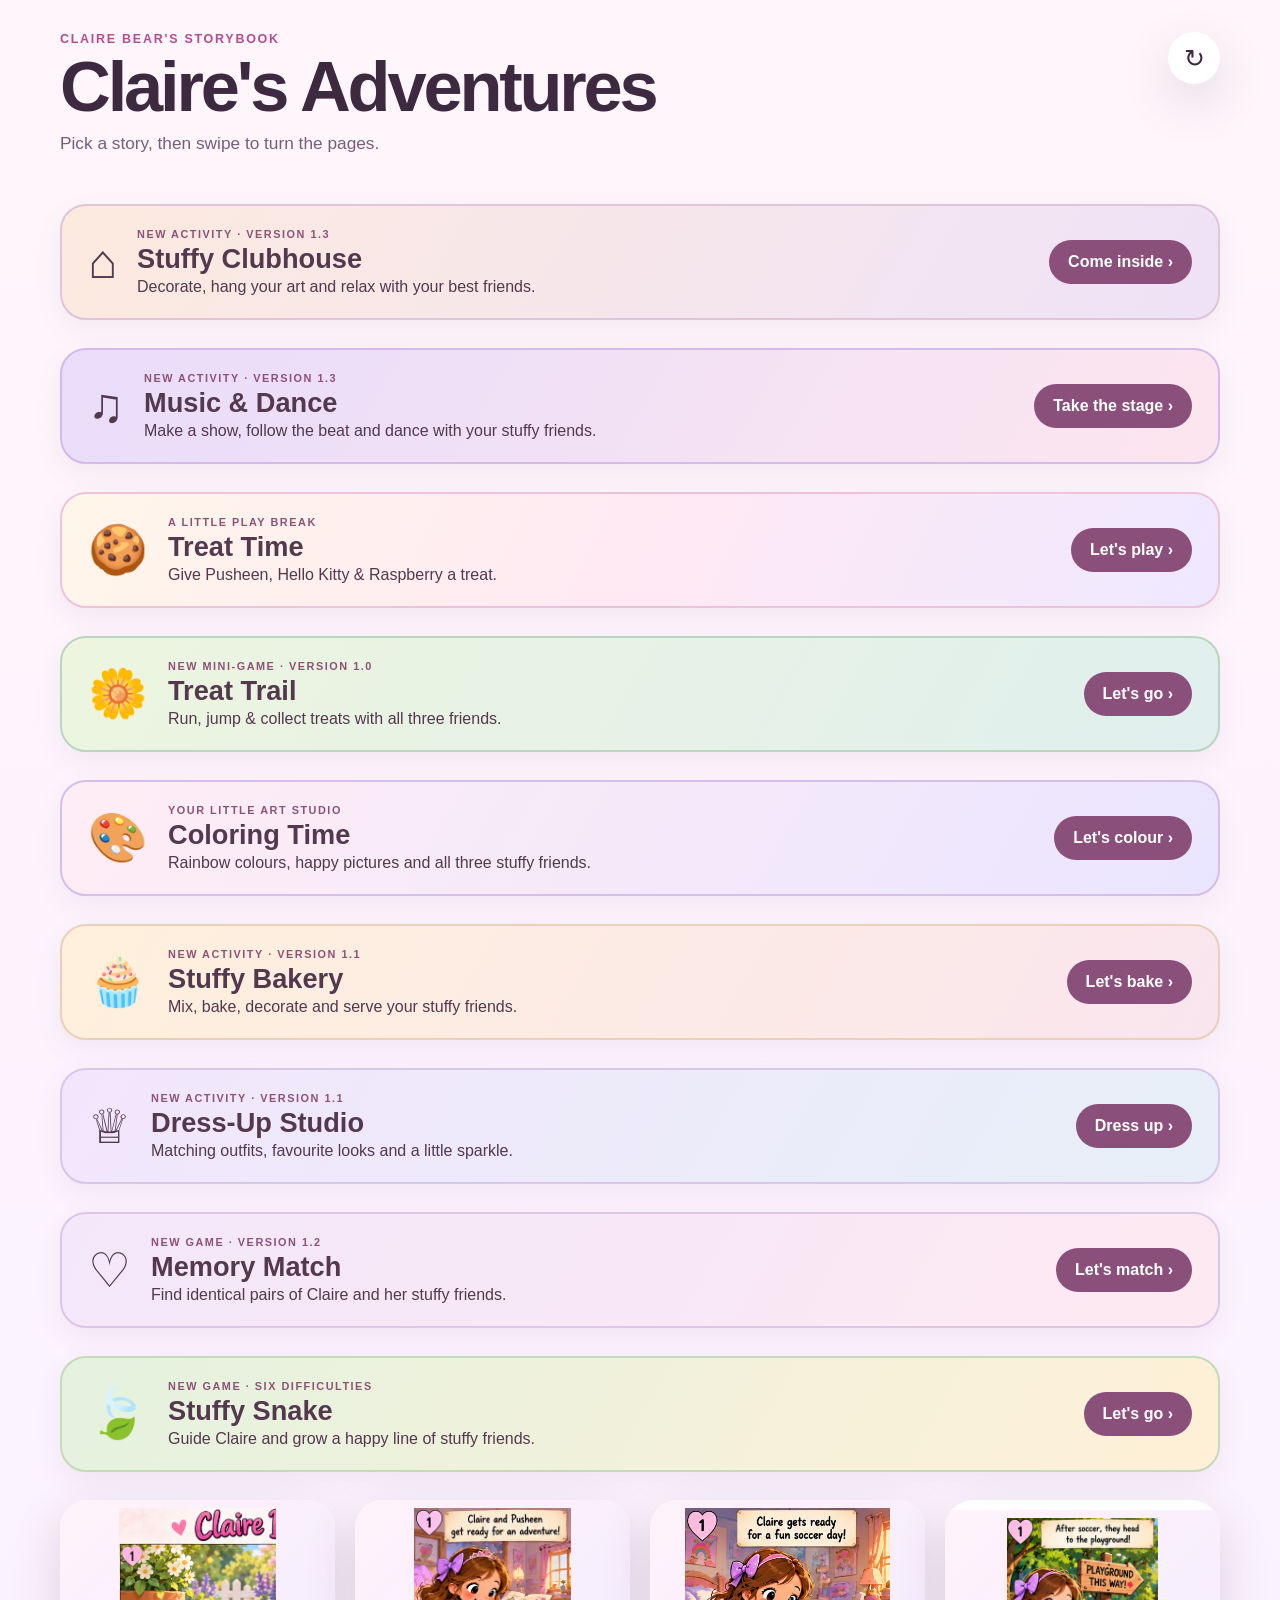
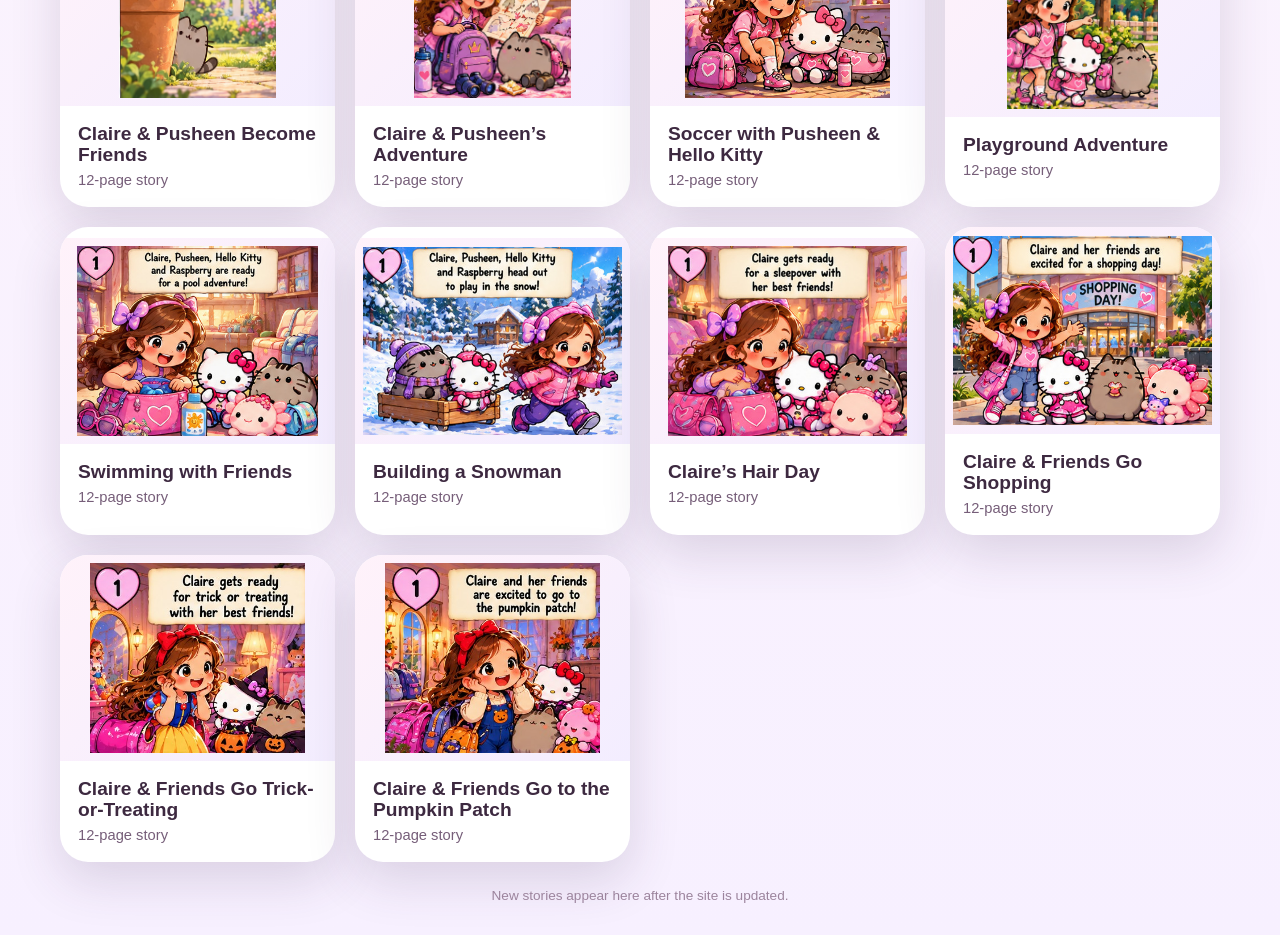
==== commit 13ad26bf: "Release Claire Adventures 1.3.0: Stuffy Clubhouse and Music & Dance Add a furnished, touch-decoratab" ====
--- a/index.html
+++ b/index.html
@@ -26,6 +26,16 @@
         <button id="refreshBtn" class="round-btn" type="button" aria-label="Check for new stories" title="Check for new stories">↻</button>
       </header>
       <div id="status" class="status" role="status"></div>
+      <a class="treat-entry" id="clubhouseLink" href="clubhouse.html" style="background:linear-gradient(120deg,#fceadf,#efe2f7);border-color:#dec5da">
+        <span class="entry-cookie" aria-hidden="true">&#8962;</span>
+        <span><span class="entry-label">NEW ACTIVITY &middot; VERSION 1.3</span><strong>Stuffy Clubhouse</strong><span>Decorate, hang your art and relax with your best friends.</span></span>
+        <span class="entry-go">Come inside &#8250;</span>
+      </a>
+      <a class="treat-entry" id="musicDanceLink" href="music-dance.html" style="background:linear-gradient(120deg,#e9ddfb,#fce5ee);border-color:#d4bae8">
+        <span class="entry-cookie" aria-hidden="true">&#9835;</span>
+        <span><span class="entry-label">NEW ACTIVITY &middot; VERSION 1.3</span><strong>Music &amp; Dance</strong><span>Make a show, follow the beat and dance with your stuffy friends.</span></span>
+        <span class="entry-go">Take the stage &#8250;</span>
+      </a>
       <a class="treat-entry" id="treatTimeLink" href="treat-time.html">
         <span class="entry-cookie" aria-hidden="true">&#127850;</span>
         <span><span class="entry-label">A LITTLE PLAY BREAK</span><strong>Treat Time</strong><span>Give Pusheen, Hello Kitty &amp; Raspberry a treat.</span></span>
